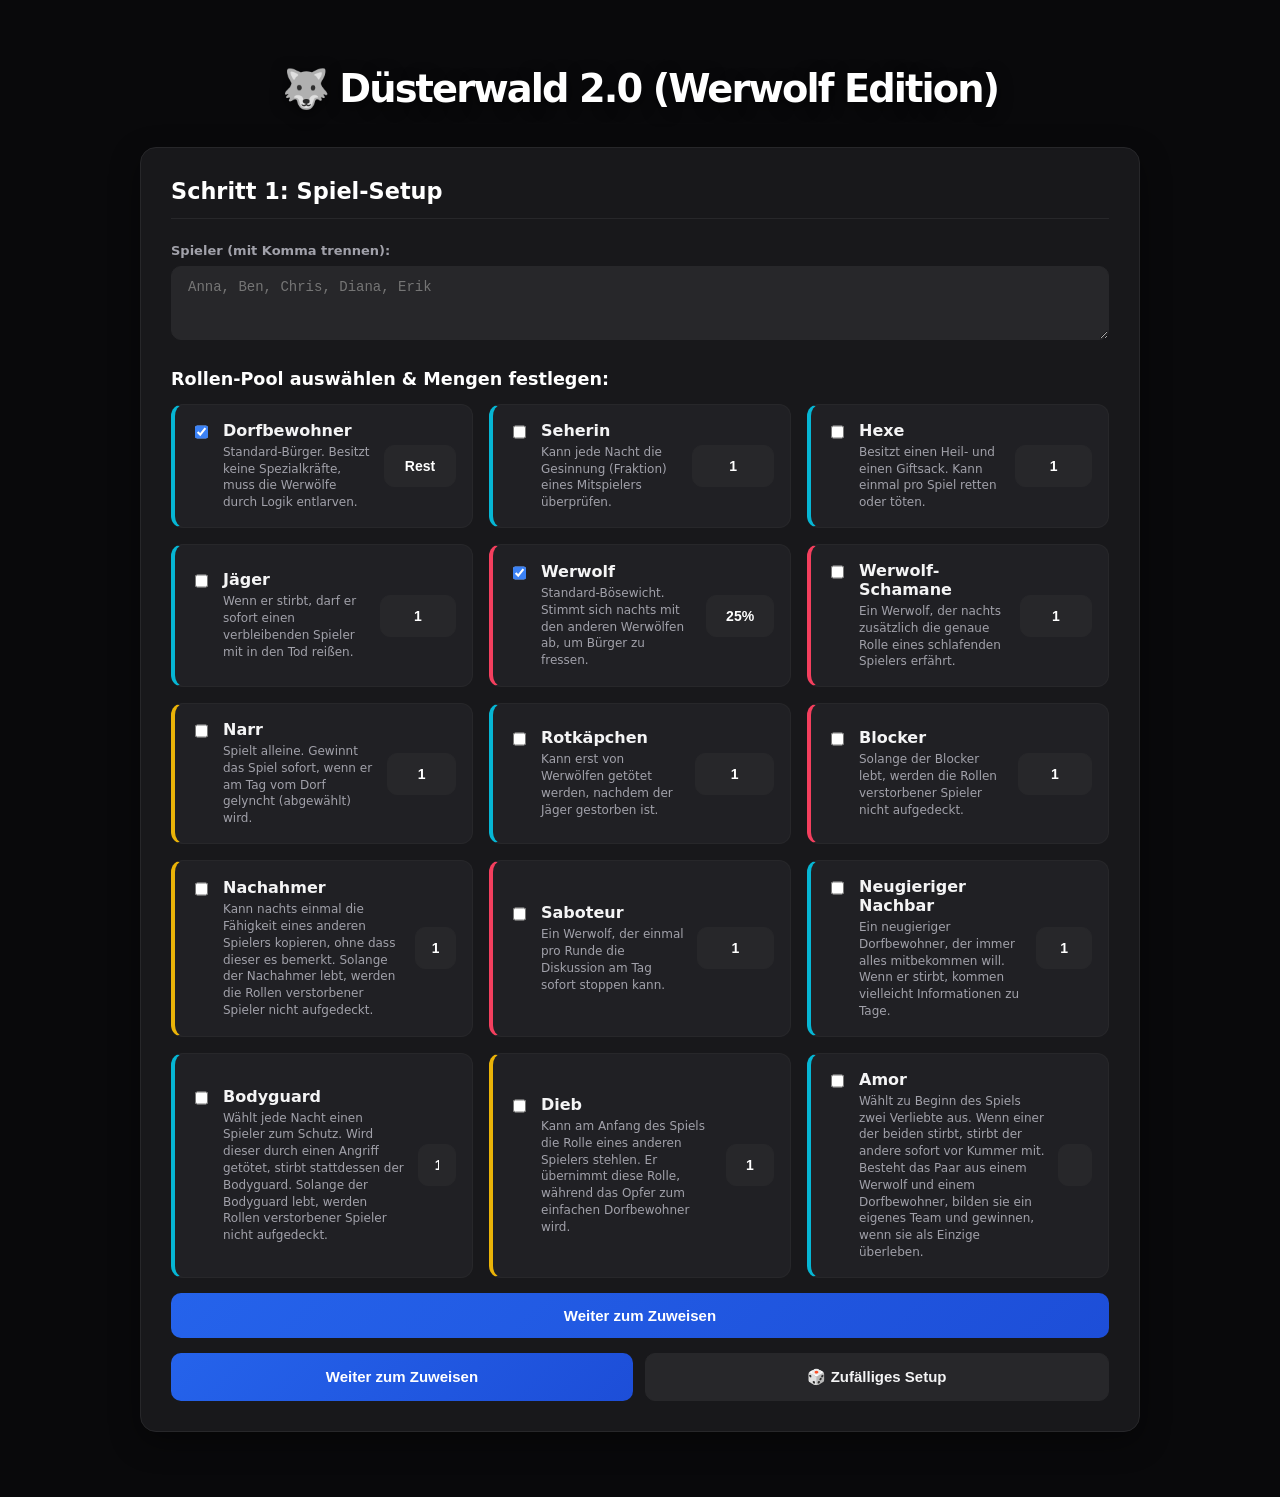
==== index.html @ d444911c "v1" ====
<!DOCTYPE html>
<html lang="de">
<head>
    <meta charset="UTF-8">
    <meta name="viewport" content="width=device-width, initial-scale=1.0">
    <title>Werwolf 2.0 - Spielleiter Assistent</title>
    <link rel="stylesheet" href="style.css">
</head>
<body>

<div class="container">
    <h1>🐺 Düsterwald 2.0 (Werwolf Edition)</h1>

    <!-- SCHRITT 1: SETUP SCREEN -->
    <div id="setup-screen" class="card">
        <h2>Schritt 1: Spiel-Setup</h2>
        
        <label for="player-input">Spieler (mit Komma trennen):</label>
        <textarea id="player-input" rows="3" placeholder="Anna, Ben, Chris, Diana, Erik"></textarea>

        <h3 style="margin-top: 25px;">Rollen-Pool auswählen & Mengen festlegen:</h3>
        <div id="roles-container" class="roles-grid">
            <!-- Wird dynamisch durch JS befüllt -->
        </div>

        <button onclick="goToAssignScreen()">Weiter zum Zuweisen</button>
        <div class="button-group">
            <button onclick="goToAssignScreen()">Weiter zum Zuweisen</button>
            <button onclick="randomizeSetup()" class="btn-secondary">🎲 Zufälliges Setup</button>
        </div>
    </div>

    <!-- SCHRITT 2: ROLLEN ZUWEISEN SCREEN -->

    <div id="assign-screen" class="card hidden">
        <h2>Schritt 2: Rollen austeilen & zuweisen</h2>
        <div style="display: flex; justify-content: space-between; align-items: center; margin-top: 25px; margin-bottom: 10px;">
            <p style="margin: 0; font-weight: bold;">Trage hier ein, welcher Spieler welche Rolle gezogen hat:</p>
            <button onclick="randomizeAssignments()" class="btn-secondary btn-inline">🎲 Zufällig verteilen</button>
        </div>
        
        <div class="info-box">
            <h3 style="margin-top: 0; text-align: left; font-size: 16px; color: #fff;">Status des physischen Kartenstapels:</h3>
            <div id="cards-pool-status" class="pool-grid">
                <!-- Dynamische Karten-Badges werden hier generiert -->
            </div>
        </div>

        <p style="margin-top: 25px; font-weight: bold;">Trage hier ein, welcher Spieler welche Rolle gezogen hat:</p>
        <div id="player-role-assignment">
            <!-- Dropdowns für jeden Spieler werden hier generiert -->
        </div>

        <button onclick="startGame()">Spiel starten</button>
        <button onclick="backToSetup()" class="btn-secondary">Zurück zum Setup</button>
    </div>

    <!-- SCHRITT 3: SPIELPLAN BEREICH -->
    <div id="game-screen" class="card hidden">
        <h2>Schritt 3: Spielleiter-Übersicht</h2>
        
        <!-- SIEG-ANZEIGE BANNER -->
        <div id="win-banner" class="win-banner hidden"></div>

        <div class="game-header">
            <span id="player-count">Lebende Spieler: 0 / 0</span>
            <button onclick="resetGame()" class="btn-danger">Spiel zurücksetzen</button>
        </div>

        <table>
            <thead>
                <tr>
                    <th>Spieler</th>
                    <th>Rolle</th>
                    <th>Fraktion</th>
                    <th>Fähigkeit / Info</th>
                    <th>Status</th>
                </tr>
            </thead>
            <tbody id="game-table-body">
                <!-- Wird dynamisch befüllt -->
            </tbody>
        </table>
    </div>
</div>

<!-- Erst die Hauptlogik laden -->
<script src="script.js"></script>

<!-- Danach alle Rollen-Dateien laden -->
<script src="roles/dorfbewohner.js"></script>
<script src="roles/seherin.js"></script>
<script src="roles/hexe.js"></script>
<script src="roles/jaeger.js"></script>
<script src="roles/werwolf.js"></script>
<script src="roles/werwolf_schamane.js"></script>
<script src="roles/narr.js"></script>
<script src="roles/rotkaeppchen.js"></script>
<script src="roles/blocker.js"></script>
<script src="roles/nachahmer.js"></script>
<script src="roles/saboteur.js"></script>
<script src="roles/Neugiriger Nachbar.js"></script>
<script src="roles/bodyguard.js"></script>
<script src="roles/dieb.js"></script>
<script src="roles/amor.js"></script>
</body>
</html>
---- style.css ----
:root {
    --bg-dark: #09090b;        /* Sehr dunkles, modernes Grau */
    --bg-card: #18181b;        /* Etwas helleres Grau für Karten */
    --bg-input: #27272a;       /* Farbe für Textfelder */
    --text-light: #f4f4f5;     /* Reines Weiß für Primärtexte */
    --text-muted: #a1a1aa;     /* Abgedunkeltes Grau für Beschreibungen */
    
    /* Fraktions-Farben */
    --accent-dorf: #06b6d4;    /* Modernes Cyan */
    --accent-werwolf: #f43f5e; /* Weiches Karmesinrot */
    --accent-neutral: #eab308; /* Bernstein/Gold */
    
    --border-color: #27272a;
    --border-hover: #3f3f46;
    --input-focus: #3b82f6;    /* Fokus-Blau */
}

body {
    font-family: 'Segoe UI', system-ui, -apple-system, sans-serif;
    background-color: var(--bg-dark);
    color: var(--text-light);
    margin: 0;
    padding: 40px 20px;
    display: flex;
    justify-content: center;
}

.container {
    max-width: 1000px;
    width: 100%;
}

h1 {
    text-align: center;
    font-size: 2.4rem;
    font-weight: 800;
    color: #fff;
    margin-bottom: 35px;
    letter-spacing: -0.05em;
    text-shadow: 0 4px 15px rgba(0, 0, 0, 0.6);
}

h2 {
    font-size: 1.4rem;
    font-weight: 700;
    color: #fff;
    margin-top: 0;
    margin-bottom: 24px;
    border-bottom: 1px solid var(--border-color);
    padding-bottom: 14px;
}

h3 {
    font-size: 1.1rem;
    font-weight: 600;
    color: #fff;
    margin-bottom: 15px;
}

.card {
    background-color: var(--bg-card);
    border: 1px solid var(--border-color);
    border-radius: 16px;
    padding: 30px;
    margin-bottom: 25px;
    box-shadow: 0 10px 30px rgba(0, 0, 0, 0.4);
    transition: transform 0.2s ease, box-shadow 0.2s ease;
}

label {
    display: block;
    margin-bottom: 8px;
    font-weight: 600;
    font-size: 13px;
    color: var(--text-muted);
}

textarea, select, input[type="text"], input[type="number"] {
    width: 100%;
    padding: 12px 16px;
    background-color: var(--bg-input);
    color: #fff;
    border: 1px solid var(--border-color);
    border-radius: 10px;
    box-sizing: border-box;
    font-size: 14px;
    transition: border-color 0.2s, box-shadow 0.2s;
}

textarea:focus, select:focus, input[type="text"]:focus, input[type="number"]:focus {
    border-color: var(--input-focus);
    outline: none;
    box-shadow: 0 0 0 3px rgba(59, 130, 246, 0.2);
}

/* Schritt 1: Rollengrid */
.roles-grid {
    display: grid;
    grid-template-columns: repeat(auto-fill, minmax(290px, 1fr));
    gap: 16px;
    margin-top: 15px;
}

.role-option {
    background: #202024;
    border: 1px solid var(--border-color);
    border-radius: 12px;
    padding: 16px;
    display: flex;
    align-items: center;
    justify-content: space-between;
    gap: 12px;
    transition: border-color 0.2s, background-color 0.2s;
}

.role-option:hover {
    border-color: var(--border-hover);
    background-color: #242429;
}

.role-option-left {
    display: flex;
    align-items: flex-start;
    gap: 12px;
}

.role-option-left input[type="checkbox"] {
    margin-top: 3px;
    width: 16px;
    height: 16px;
    accent-color: var(--input-focus);
    cursor: pointer;
}

.role-option.team-dorf { border-left: 4px solid var(--accent-dorf); }
.role-option.team-werwolf { border-left: 4px solid var(--accent-werwolf); }
.role-option.team-neutral { border-left: 4px solid var(--accent-neutral); }

.role-info {
    font-size: 12px;
    color: var(--text-muted);
    margin-top: 4px;
    line-height: 1.4;
}

.role-qty-input {
    width: 60px;
    padding: 8px;
    background-color: var(--bg-dark);
    color: #fff;
    border: 1px solid var(--border-color);
    border-radius: 8px;
    text-align: center;
    font-size: 13px;
    font-weight: 700;
}

/* Schritt 2: Kärtchen-Grid für den Live-Kartenstapel */
.info-box {
    background-color: #121214;
    border: 1px solid var(--border-color);
    border-radius: 12px;
    padding: 20px;
    margin-bottom: 25px;
}

.pool-grid {
    display: grid;
    grid-template-columns: repeat(auto-fill, minmax(180px, 1fr));
    gap: 12px;
    margin-top: 12px;
}

.pool-card {
    background: #1f1f23;
    border: 1px solid var(--border-color);
    padding: 12px 14px;
    border-radius: 10px;
    display: flex;
    justify-content: space-between;
    align-items: center;
}

.pool-card-title {
    font-weight: 600;
    font-size: 13px;
}

.pool-card-count {
    font-size: 12px;
    font-weight: 700;
    background: rgba(255, 255, 255, 0.08);
    padding: 4px 8px;
    border-radius: 6px;
}

/* Statuszustände der Live-Karten */
.pool-card.incomplete {
    border-color: rgba(234, 179, 8, 0.4);
    background: rgba(234, 179, 8, 0.05);
    color: #fef08a;
}

.pool-card.complete {
    border-color: rgba(34, 197, 94, 0.4);
    background: rgba(34, 197, 94, 0.05);
    color: #86efac;
}

.pool-card.overallocated {
    border-color: rgba(239, 68, 68, 0.4);
    background: rgba(239, 68, 68, 0.05);
    color: #fca5a5;
}

/* Buttons */
button {
    display: inline-flex;
    align-items: center;
    justify-content: center;
    width: 100%;
    background: linear-gradient(135deg, #2563eb, #1d4ed8);
    color: white;
    border: none;
    padding: 14px 20px;
    font-size: 15px;
    font-weight: 600;
    border-radius: 10px;
    cursor: pointer;
    margin-top: 15px;
    transition: all 0.2s ease;
}

button:hover {
    background: linear-gradient(135deg, #3b82f6, #2563eb);
    transform: translateY(-1px);
    box-shadow: 0 4px 12px rgba(37, 99, 235, 0.3);
}

button:active {
    transform: translateY(0);
}

.btn-secondary {
    background: #27272a;
    border: 1px solid var(--border-color);
    color: var(--text-light);
}
.btn-secondary:hover {
    background: #3f3f46;
    border-color: var(--border-hover);
    box-shadow: none;
}

.btn-danger {
    background: linear-gradient(135deg, #ef4444, #dc2626);
}
.btn-danger:hover {
    background: linear-gradient(135deg, #f87171, #ef4444);
    box-shadow: 0 4px 12px rgba(239, 68, 68, 0.3);
}

/* Zuweisungs-Zeilen */
.assign-row {
    display: flex;
    justify-content: space-between;
    align-items: center;
    background: #1f1f23;
    padding: 12px 18px;
    border-radius: 10px;
    margin-bottom: 8px;
    border: 1px solid var(--border-color);
}

.assign-row span {
    font-weight: 600;
}

.assign-row select {
    width: auto;
    margin-bottom: 0;
    min-width: 220px;
    padding: 8px 12px;
}

/* Spielplan Tabelle */
.game-header {
    display: flex;
    justify-content: space-between;
    align-items: center;
    margin-bottom: 25px;
}

.game-header button {
    width: auto;
    margin: 0;
    padding: 10px 18px;
    font-size: 13px;
}

table {
    width: 100%;
    border-collapse: separate;
    border-spacing: 0;
    margin-top: 15px;
    border: 1px solid var(--border-color);
    border-radius: 12px;
    overflow: hidden;
}

th, td {
    padding: 16px;
    text-align: left;
    border-bottom: 1px solid var(--border-color);
}

th {
    background-color: #121214;
    color: var(--text-muted);
    font-size: 12px;
    font-weight: 700;
    text-transform: uppercase;
    letter-spacing: 0.05em;
}

tr:last-child td {
    border-bottom: none;
}

tr:hover td {
    background-color: #1c1c20;
}

.badge {
    display: inline-block;
    padding: 4px 10px;
    border-radius: 20px;
    font-size: 11px;
    font-weight: 700;
}

.badge-dorf { background-color: rgba(6, 182, 212, 0.12); color: #22d3ee; }
.badge-werwolf { background-color: rgba(244, 63, 94, 0.12); color: #fb7185; }
.badge-neutral { background-color: rgba(234, 179, 8, 0.12); color: #fde047; }

/* Status-Knöpfe */
.status-btn {
    padding: 8px 14px;
    border-radius: 8px;
    border: none;
    cursor: pointer;
    font-weight: 700;
    font-size: 12px;
    min-width: 130px;
    text-align: center;
    transition: filter 0.2s, background-color 0.2s;
    margin-top: 0;
    box-shadow: none;
    width: auto;
}

.status-btn:hover {
    filter: brightness(1.1);
    box-shadow: none;
}

.status-alive { background-color: #10b981; color: #fff; }
.status-dead-night { background-color: #3f3f46; color: #a1a1aa; text-decoration: line-through; }
.status-lynched { background-color: #dc2626; color: #fff; text-decoration: line-through; }

/* Gewinner-Banner */
.win-banner {
    padding: 24px;
    border-radius: 12px;
    text-align: center;
    font-size: 1.15rem;
    font-weight: 700;
    margin-bottom: 25px;
    box-shadow: 0 4px 20px rgba(0, 0, 0, 0.5);
    animation: popIn 0.35s cubic-bezier(0.34, 1.56, 0.64, 1);
}

@keyframes popIn {
    0% { transform: scale(0.97); opacity: 0; }
    100% { transform: scale(1); opacity: 1; }
}

.banner-dorf {
    background-color: rgba(6, 182, 212, 0.1);
    border: 1px solid var(--accent-dorf);
    color: #22d3ee;
}

.banner-werwolf {
    background-color: rgba(244, 63, 94, 0.1);
    border: 1px solid var(--accent-werwolf);
    color: #fb7185;
}

.banner-neutral {
    background-color: rgba(234, 179, 8, 0.1);
    border: 1px solid var(--accent-neutral);
    color: #fde047;
}

/* Hexen-Tränke Styling */
.witch-potions {
    display: flex;
    flex-direction: column;
    gap: 8px;
    background: rgba(255, 255, 255, 0.02);
    padding: 12px;
    border-radius: 8px;
    border: 1px solid var(--border-color);
}

.witch-potions label {
    display: flex;
    align-items: center;
    margin: 0;
    font-weight: 500;
    font-size: 12px;
    cursor: pointer;
    color: #fff;
}

.witch-potions input[type="checkbox"] {
    margin-right: 8px;
    cursor: pointer;
    width: 14px;
    height: 14px;
}

.hidden {
    display: none !important;
}

/* Layout für nebeneinanderliegende Buttons */
.button-group {
    display: flex;
    gap: 12px;
    margin-top: 15px;
}

.button-group button {
    margin-top: 0 !important;
    flex: 1;
}

.btn-inline {
    width: auto !important;
    margin: 0 !important;
    padding: 8px 14px !important;
    font-size: 12px !important;
    font-weight: 600 !important;
}

/* Spezifische Rollen-Boxen in der Tabelle */
.saboteur-box, .nachahmer-box, .neugieriger-nachbar-panel {
    background: rgba(0, 0, 0, 0.15);
    padding: 10px;
    border-radius: 8px;
    border: 1px solid var(--border-color);
}

.saboteur-box button {
    padding: 6px 10px;
    font-size: 11px;
    margin-top: 4px;
    font-weight: 500;
}
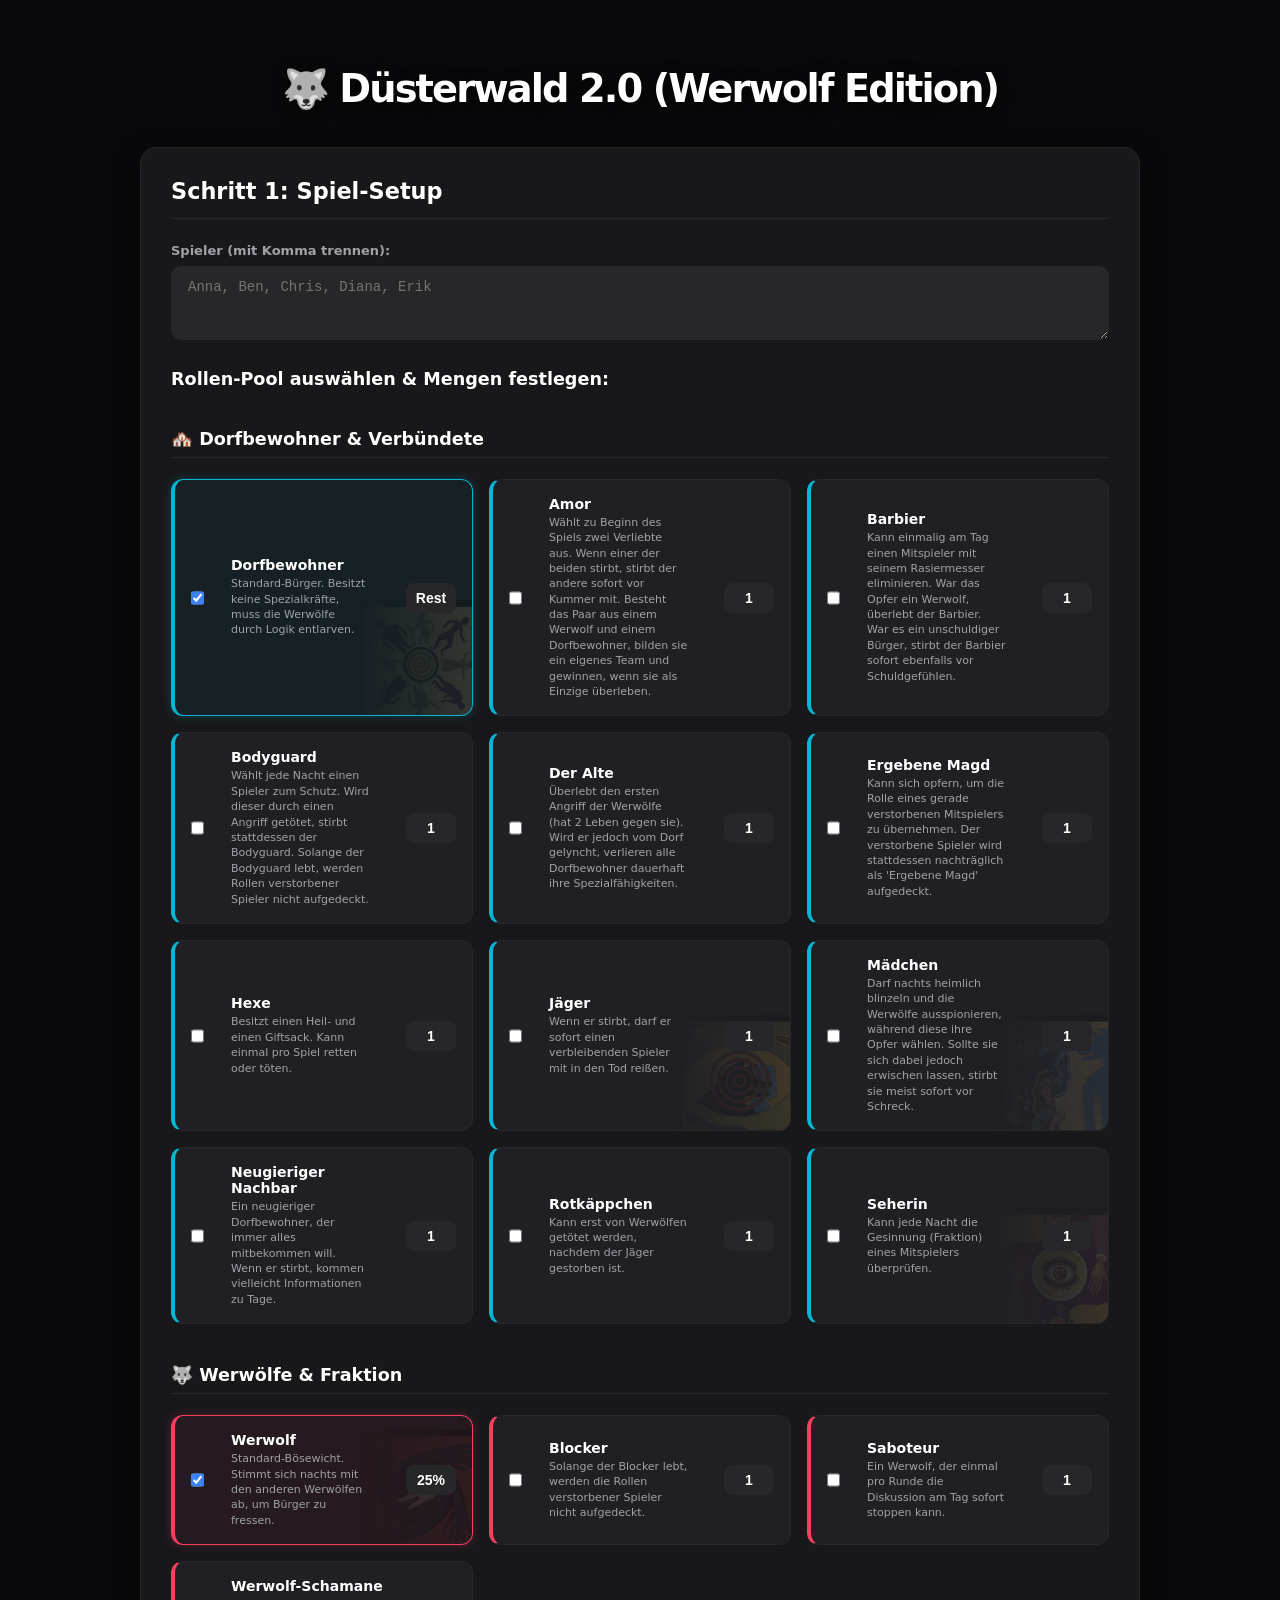
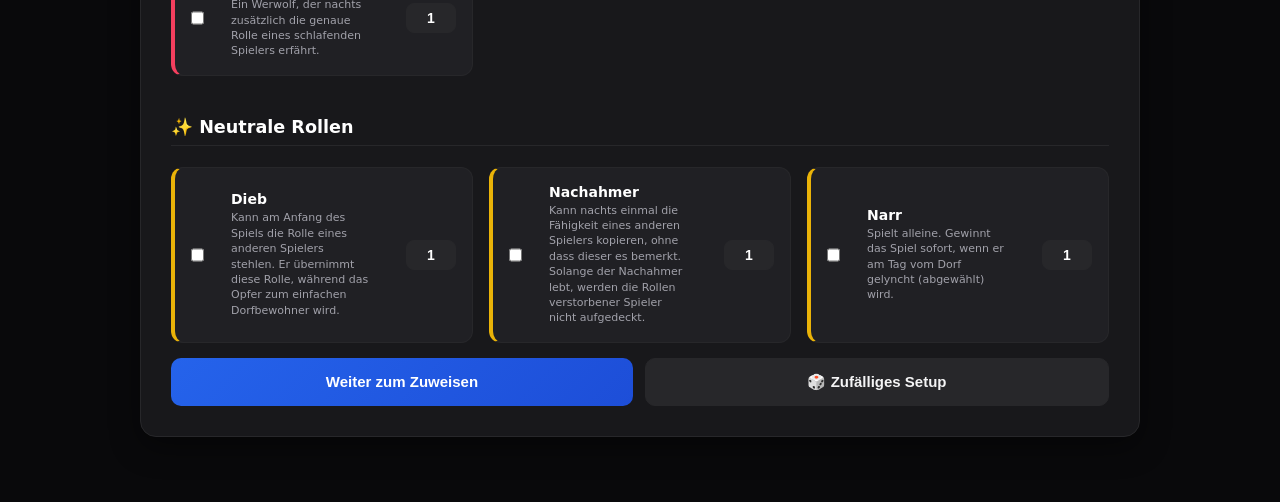
==== commit 08c973e3: "neue rollen paar pics" ====
--- a/index.html
+++ b/index.html
@@ -23,7 +23,6 @@
             <!-- Wird dynamisch durch JS befüllt -->
         </div>
 
-        <button onclick="goToAssignScreen()">Weiter zum Zuweisen</button>
         <div class="button-group">
             <button onclick="goToAssignScreen()">Weiter zum Zuweisen</button>
             <button onclick="randomizeSetup()" class="btn-secondary">🎲 Zufälliges Setup</button>
@@ -89,6 +88,7 @@
 
 <!-- Danach alle Rollen-Dateien laden -->
 <script src="roles/dorfbewohner.js"></script>
+<script src="roles/maedchen.js"></script>
 <script src="roles/seherin.js"></script>
 <script src="roles/hexe.js"></script>
 <script src="roles/jaeger.js"></script>
@@ -103,5 +103,9 @@
 <script src="roles/bodyguard.js"></script>
 <script src="roles/dieb.js"></script>
 <script src="roles/amor.js"></script>
+<script src="roles/der_alte.js"></script>
+<script src="roles/ergebene_magd.js"></script>
+<script src="roles/barbier.js"></script>
+
 </body>
 </html>
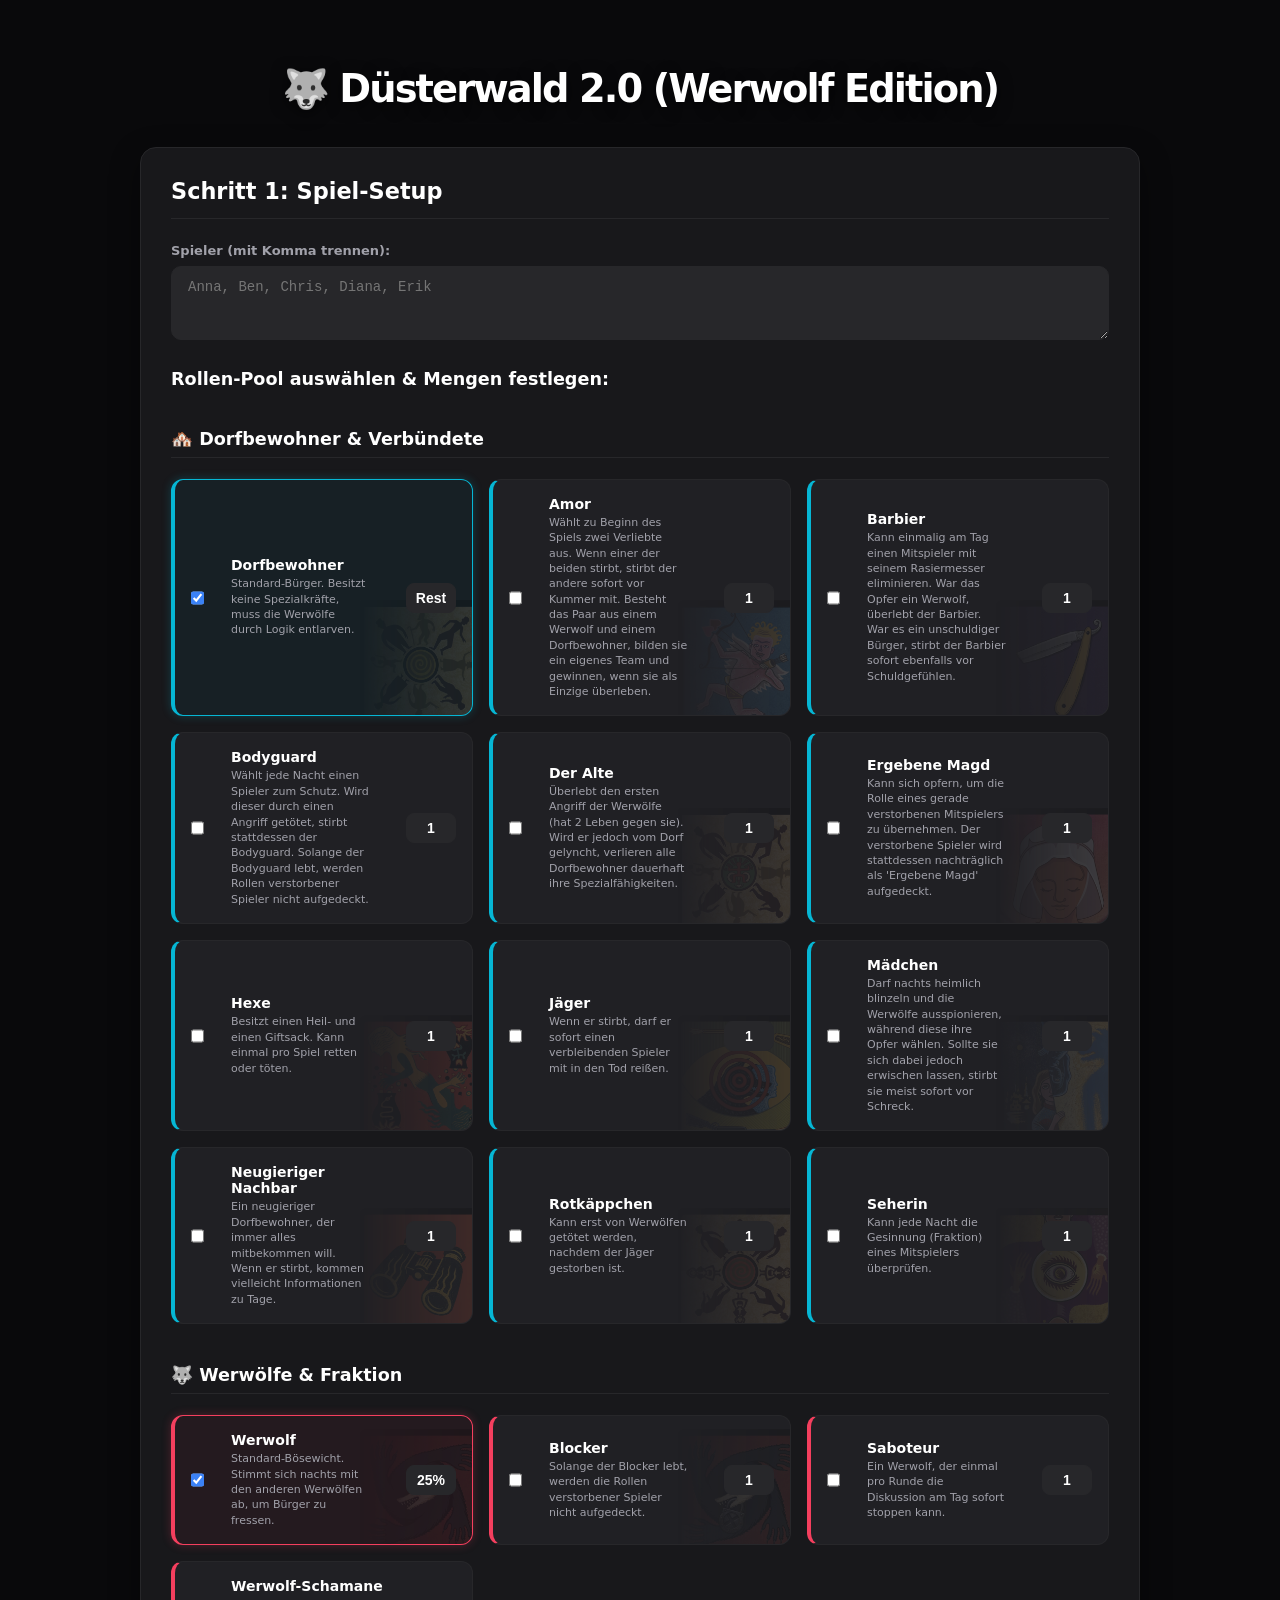
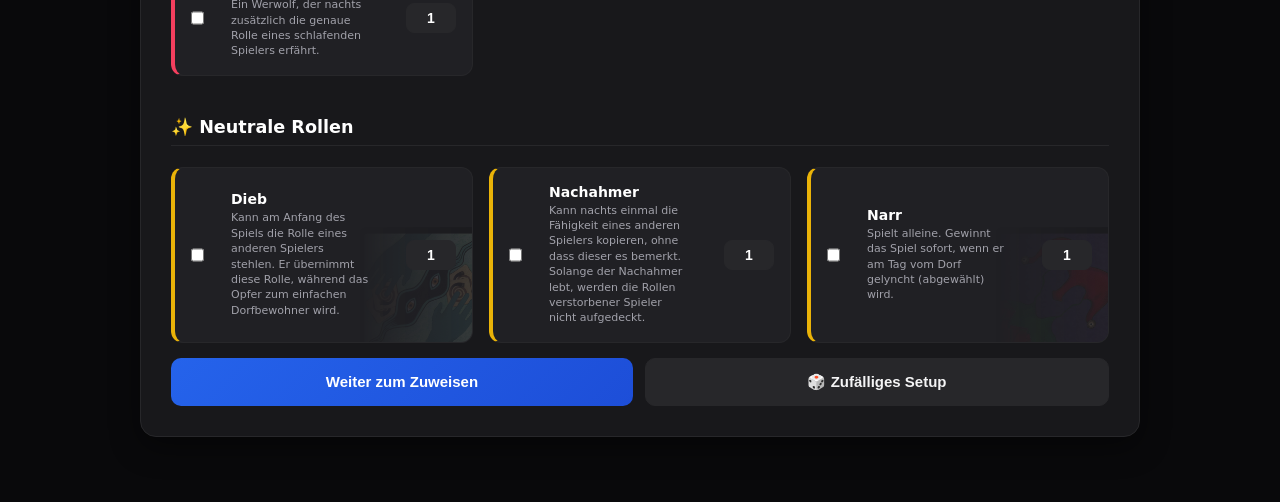
==== commit 9df41fe5: "mehr pics" ====
--- a/index.html
+++ b/index.html
@@ -99,7 +99,7 @@
 <script src="roles/blocker.js"></script>
 <script src="roles/nachahmer.js"></script>
 <script src="roles/saboteur.js"></script>
-<script src="roles/Neugiriger Nachbar.js"></script>
+<script src="roles/neugieriger_nachbar.js"></script>
 <script src="roles/bodyguard.js"></script>
 <script src="roles/dieb.js"></script>
 <script src="roles/amor.js"></script>
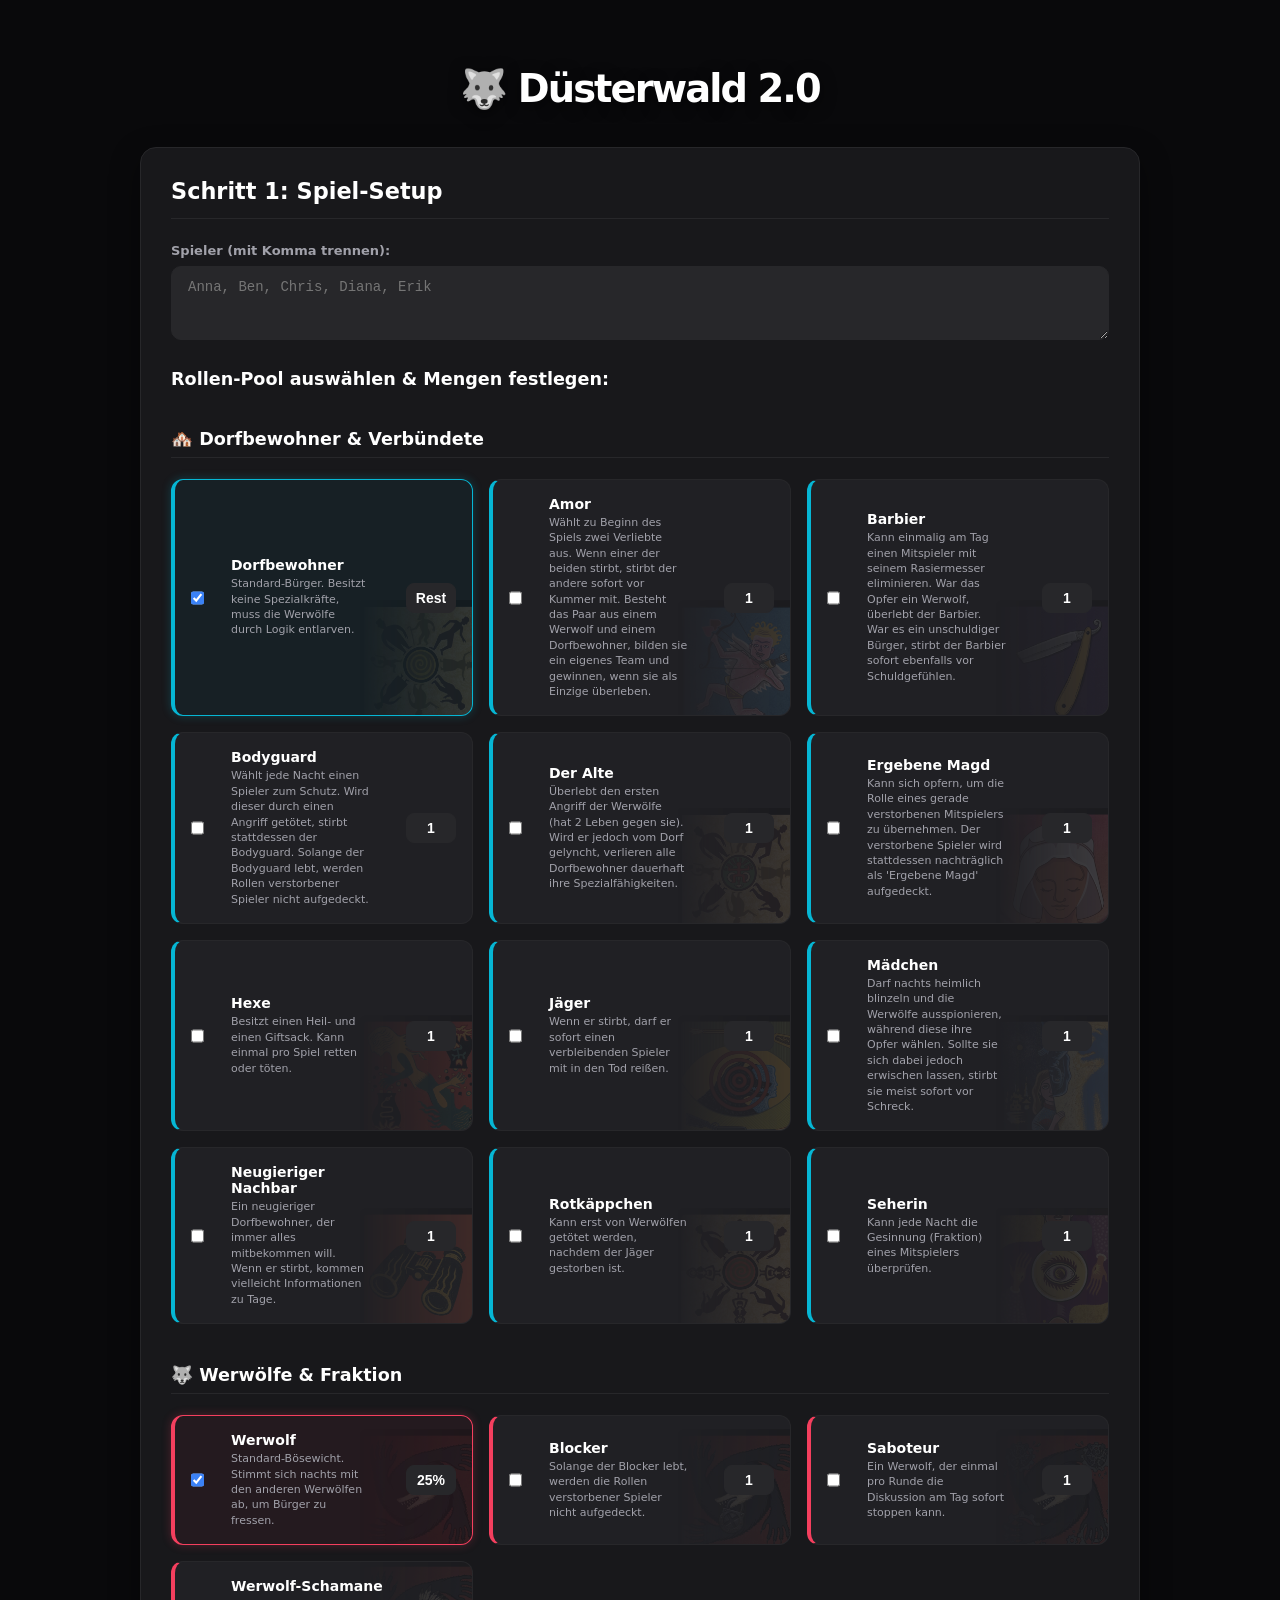
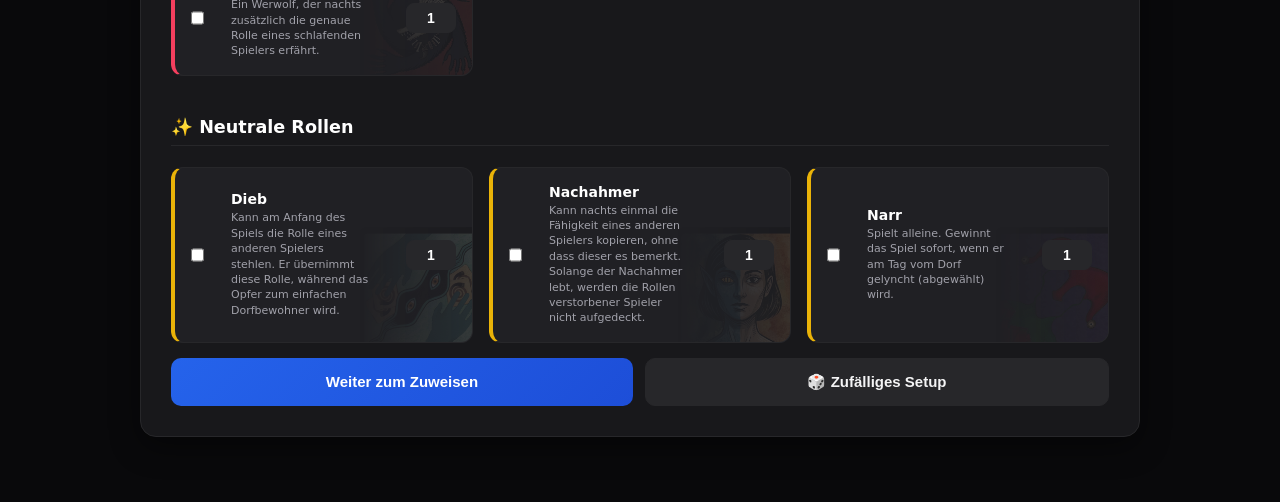
==== commit bf212e8e: "feinschlif" ====
--- a/index.html
+++ b/index.html
@@ -9,7 +9,7 @@
 <body>
 
 <div class="container">
-    <h1>🐺 Düsterwald 2.0 (Werwolf Edition)</h1>
+    <h1>🐺 Düsterwald 2.0</h1>
 
     <!-- SCHRITT 1: SETUP SCREEN -->
     <div id="setup-screen" class="card">
